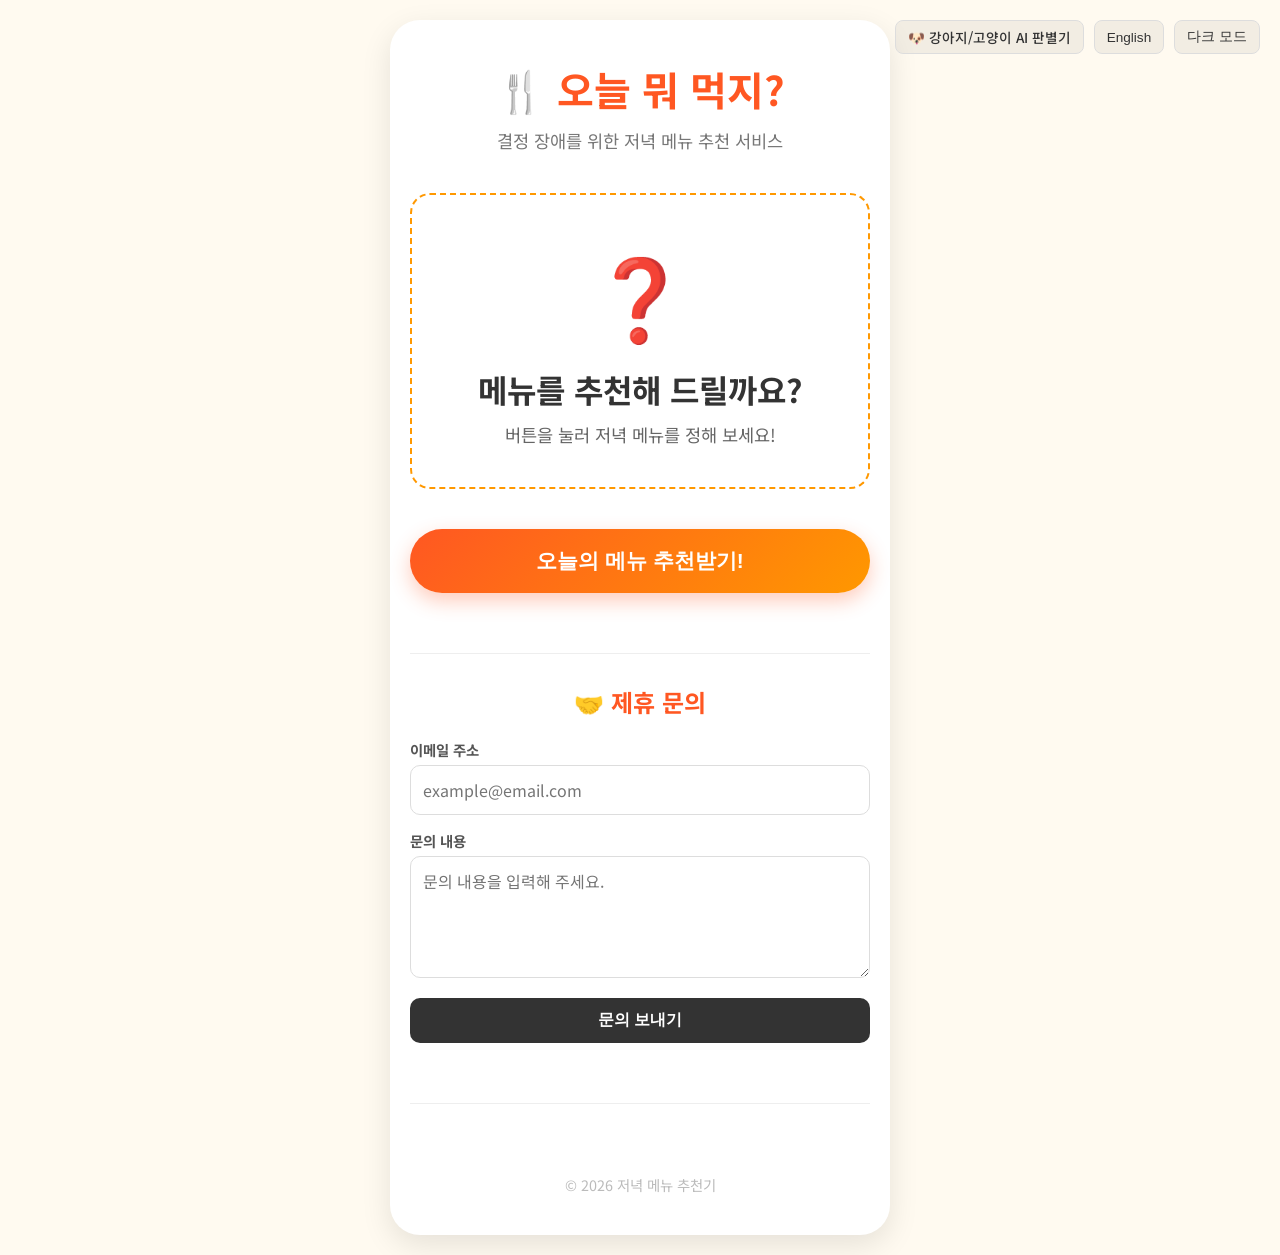
==== index.html @ 4046daee "feat: add Privacy Policy page for AdSense approval" ====
<!DOCTYPE html>
<html lang="ko">
<head>
    <meta charset="UTF-8">
    <meta name="viewport" content="width=device-width, initial-scale=1.0">
    <title>오늘 뭐 먹지? - 저녁 메뉴 추천</title>
    <link rel="stylesheet" href="style.css">
    <link rel="preconnect" href="https://fonts.googleapis.com">
    <link rel="preconnect" href="https://fonts.gstatic.com" crossorigin>
    <link href="https://fonts.googleapis.com/css2?family=Noto+Sans+KR:wght@400;700&display=swap" rel="stylesheet">
    <!-- Google AdSense -->
    <script async src="https://pagead2.googlesyndication.com/pagead/js/adsbygoogle.js?client=ca-pub-1134948203088944"
     crossorigin="anonymous"></script>
</head>
<body>
    <div class="top-controls">
        <a href="pet-classifier.html" class="control-btn">🐶 강아지/고양이 AI 판별기</a>
        <button id="lang-btn" class="control-btn">English</button>
        <button id="theme-btn" class="control-btn">다크 모드</button>
    </div>

    <div class="app-container">
        <header>
            <h1 id="main-title">🍴 오늘 뭐 먹지?</h1>
            <p id="main-subtitle">결정 장애를 위한 저녁 메뉴 추천 서비스</p>
        </header>

        <main>
            <div id="result-container" class="result-card">
                <div class="icon" id="menu-icon">❓</div>
                <h2 id="menu-name">메뉴를 추천해 드릴까요?</h2>
                <p id="menu-desc">버튼을 눌러 저녁 메뉴를 정해 보세요!</p>
            </div>

            <button id="recommend-btn">오늘의 메뉴 추천받기!</button>
        </main>

        <section class="contact-section">
            <h3 id="contact-title">🤝 제휴 문의</h3>
            <form action="https://formspree.io/f/xykdowjz" method="POST" class="contact-form">
                <div class="form-group">
                    <label for="email" id="label-email">이메일 주소</label>
                    <input type="email" id="email" name="email" placeholder="example@email.com" required>
                </div>
                <div class="form-group">
                    <label for="message" id="label-message">문의 내용</label>
                    <textarea id="message" name="message" rows="4" placeholder="문의 내용을 입력해 주세요." required></textarea>
                </div>
                <button type="submit" class="submit-btn" id="contact-submit">문의 보내기</button>
            </form>
        </section>

        <section id="comments">
            <div id="disqus_thread"></div>
            <script>
                (function() { 
                var d = document, s = d.createElement('script');
                s.src = 'https://productbuilder-ziactbiox2.disqus.com/embed.js';
                s.setAttribute('data-timestamp', +new Date());
                (d.head || d.body).appendChild(s);
                })();
            </script>
            <noscript>Please enable JavaScript to view the <a href="https://disqus.com/?ref_noscript">comments powered by Disqus.</a></noscript>
        </section>

        <footer>
            <p id="footer-text">&copy; 2026 저녁 메뉴 추천기 | <a href="privacy.html" style="color: #bbb; text-decoration: none;">개인정보 처리방침</a></p>
        </footer>
    </div>

    <script src="main.js"></script>
</body>
</html>
---- style.css ----
:root {
    --primary-color: #ff5722;
    --secondary-color: #ff9800;
    --accent-color: #ffc107;
    --bg-color: #fffaf0;
    --text-color: #333;
    --card-bg: #ffffff;
    --shadow: 0 10px 30px rgba(0, 0, 0, 0.1);
    --transition: all 0.3s cubic-bezier(0.4, 0, 0.2, 1);
}

body.dark-mode {
    --bg-color: #1a1a1a;
    --text-color: #f0f0f0;
    --card-bg: #2d2d2d;
    --primary-color: #ff7043;
    --secondary-color: #ffa726;
    --accent-color: #ffd54f;
    --shadow: 0 10px 30px rgba(0, 0, 0, 0.3);
}

* {
    box-sizing: border-box;
    margin: 0;
    padding: 0;
}

body {
    font-family: 'Noto Sans KR', sans-serif;
    background-color: var(--bg-color);
    color: var(--text-color);
    display: flex;
    justify-content: center;
    align-items: center;
    min-height: 100vh;
    padding: 20px;
    transition: background-color 0.3s ease, color 0.3s ease;
}

.app-container {
    max-width: 500px;
    width: 100%;
    text-align: center;
    padding: 40px 20px;
    background-color: var(--card-bg);
    border-radius: 30px;
    box-shadow: var(--shadow);
    transition: background-color 0.3s ease, box-shadow 0.3s ease;
    position: relative;
}

header {
    margin-bottom: 40px;
}

.top-controls {
    position: fixed;
    top: 20px;
    right: 20px;
    display: flex;
    gap: 10px;
    z-index: 1000;
}

.control-btn {
    background-color: rgba(0, 0, 0, 0.05);
    border: 1px solid #ddd;
    border-radius: 8px;
    padding: 6px 12px;
    font-size: 0.85rem;
    font-weight: 500;
    cursor: pointer;
    text-decoration: none;
    transition: var(--transition);
    color: var(--text-color);
    display: flex;
    align-items: center;
    justify-content: center;
}

.control-btn:hover {
    background-color: var(--secondary-color);
    color: white;
    border-color: var(--secondary-color);
}

body.dark-mode .control-btn {
    background-color: rgba(255, 255, 255, 0.1);
    border-color: #444;
}

body.dark-mode .control-btn:hover {
    background-color: var(--primary-color);
    border-color: var(--primary-color);
}

header h1 {
    font-size: 2.5em;
    color: var(--primary-color);
    margin-bottom: 10px;
}

header p {
    color: #777;
    font-size: 1.1em;
}

.result-card {
    padding: 40px 20px;
    background-color: #fff;
    border-radius: 20px;
    border: 2px dashed var(--secondary-color);
    margin-bottom: 40px;
    min-height: 250px;
    display: flex;
    flex-direction: column;
    justify-content: center;
    align-items: center;
    transition: var(--transition);
}

.result-card.active {
    border-style: solid;
    transform: scale(1.02);
    box-shadow: 0 5px 15px rgba(255, 87, 34, 0.2);
}

.icon {
    font-size: 5rem;
    margin-bottom: 15px;
}

h2 {
    font-size: 2rem;
    margin-bottom: 10px;
    color: var(--text-color);
}

#menu-desc {
    color: #666;
    font-size: 1.1rem;
}

#recommend-btn {
    padding: 18px 40px;
    font-size: 1.3rem;
    font-weight: bold;
    color: white;
    background: linear-gradient(135deg, var(--primary-color), var(--secondary-color));
    border: none;
    border-radius: 50px;
    cursor: pointer;
    box-shadow: 0 8px 20px rgba(255, 87, 34, 0.3);
    transition: var(--transition);
    width: 100%;
}

#recommend-btn:hover {
    transform: translateY(-3px);
    box-shadow: 0 12px 25px rgba(255, 87, 34, 0.4);
    background: linear-gradient(135deg, var(--secondary-color), var(--primary-color));
}

#recommend-btn:active {
    transform: translateY(1px);
}

.contact-section {
    margin-top: 60px;
    padding-top: 30px;
    border-top: 1px solid #eee;
    text-align: left;
}

.contact-section h3 {
    font-size: 1.5rem;
    color: var(--primary-color);
    margin-bottom: 20px;
    text-align: center;
}

.contact-form {
    display: flex;
    flex-direction: column;
    gap: 15px;
}

.form-group {
    display: flex;
    flex-direction: column;
    gap: 5px;
}

.form-group label {
    font-size: 0.9rem;
    font-weight: bold;
    color: #555;
}

.form-group input,
.form-group textarea {
    padding: 12px;
    border: 1px solid #ddd;
    border-radius: 10px;
    font-family: inherit;
    font-size: 1rem;
    transition: var(--transition);
}

.form-group input:focus,
.form-group textarea:focus {
    outline: none;
    border-color: var(--secondary-color);
    box-shadow: 0 0 0 3px rgba(255, 152, 0, 0.1);
}

.submit-btn {
    padding: 12px;
    font-size: 1rem;
    font-weight: bold;
    color: white;
    background-color: #333;
    border: none;
    border-radius: 10px;
    cursor: pointer;
    transition: var(--transition);
    margin-top: 5px;
}

.submit-btn:hover {
    background-color: var(--primary-color);
    transform: translateY(-2px);
}

#comments {
    margin-top: 60px;
    padding-top: 30px;
    border-top: 1px solid #eee;
    text-align: left;
}

footer {
    margin-top: 40px;
    font-size: 0.9rem;
    color: #bbb;
}

@keyframes popIn {
    0% { transform: scale(0.8); opacity: 0; }
    100% { transform: scale(1); opacity: 1; }
}

.pop-animation {
    animation: popIn 0.4s ease-out forwards;
}
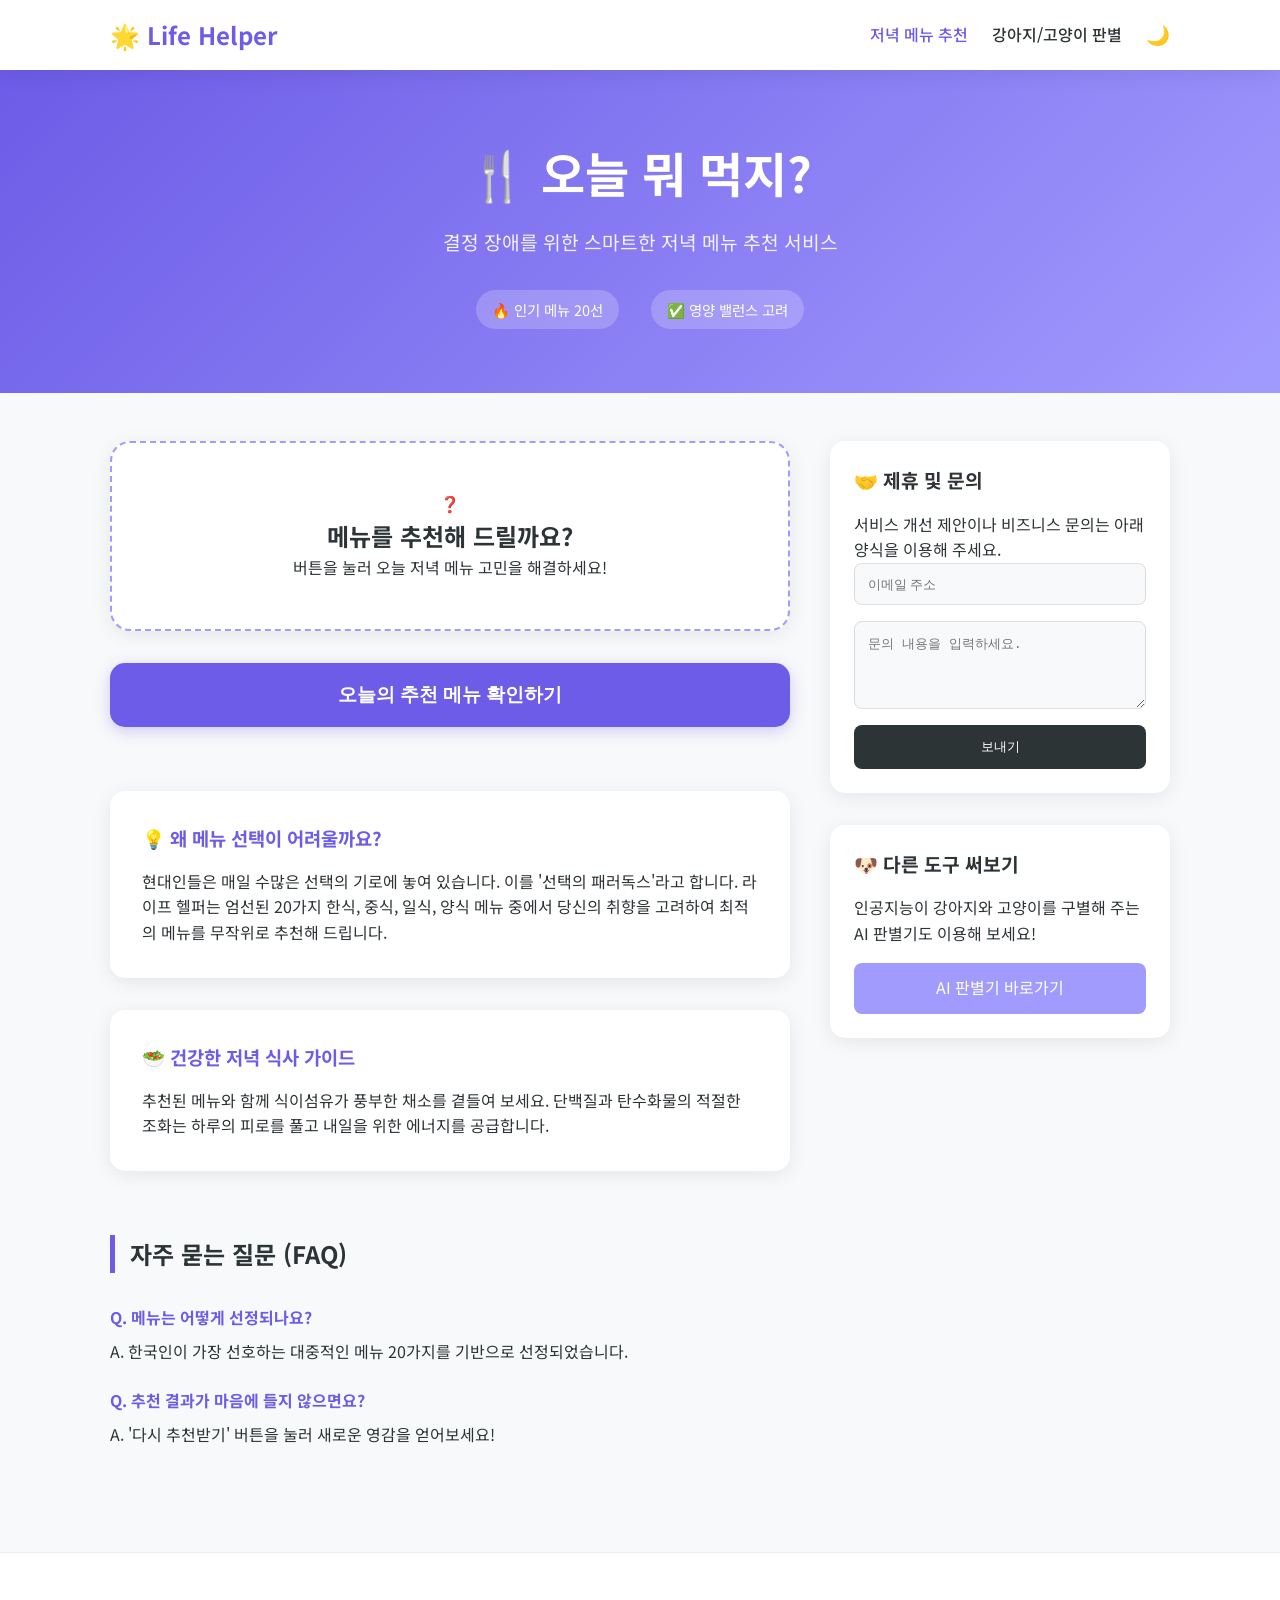
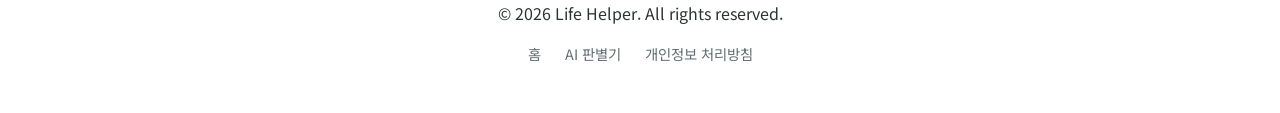
==== commit 5d7eaa17: "style: full site redesign for AdSense high-quality guidelines" ====
--- a/index.html
+++ b/index.html
@@ -3,70 +3,117 @@
 <head>
     <meta charset="UTF-8">
     <meta name="viewport" content="width=device-width, initial-scale=1.0">
-    <title>오늘 뭐 먹지? - 저녁 메뉴 추천</title>
+    <title>라이프 헬퍼 - 스마트한 일상 도구 모음</title>
     <link rel="stylesheet" href="style.css">
     <link rel="preconnect" href="https://fonts.googleapis.com">
     <link rel="preconnect" href="https://fonts.gstatic.com" crossorigin>
-    <link href="https://fonts.googleapis.com/css2?family=Noto+Sans+KR:wght@400;700&display=swap" rel="stylesheet">
+    <link href="https://fonts.googleapis.com/css2?family=Noto+Sans+KR:wght@400;500;700&display=swap" rel="stylesheet">
     <!-- Google AdSense -->
+    <meta name="google-adsense-account" content="ca-pub-1134948203088944">
     <script async src="https://pagead2.googlesyndication.com/pagead/js/adsbygoogle.js?client=ca-pub-1134948203088944"
      crossorigin="anonymous"></script>
 </head>
 <body>
-    <div class="top-controls">
-        <a href="pet-classifier.html" class="control-btn">🐶 강아지/고양이 AI 판별기</a>
-        <button id="lang-btn" class="control-btn">English</button>
-        <button id="theme-btn" class="control-btn">다크 모드</button>
+    <nav class="navbar">
+        <div class="nav-container">
+            <a href="index.html" class="nav-logo">🌟 Life Helper</a>
+            <div class="nav-links">
+                <a href="index.html" class="active">저녁 메뉴 추천</a>
+                <a href="pet-classifier.html">강아지/고양이 판별</a>
+                <button id="theme-btn" class="theme-toggle">🌙</button>
+            </div>
+        </div>
+    </nav>
+
+    <div class="hero-section">
+        <div class="hero-content">
+            <h1 id="main-title">🍴 오늘 뭐 먹지?</h1>
+            <p id="main-subtitle">결정 장애를 위한 스마트한 저녁 메뉴 추천 서비스</p>
+            <div class="hero-stats">
+                <span>🔥 인기 메뉴 20선</span>
+                <span>✅ 영양 밸런스 고려</span>
+            </div>
+        </div>
     </div>
 
-    <div class="app-container">
-        <header>
-            <h1 id="main-title">🍴 오늘 뭐 먹지?</h1>
-            <p id="main-subtitle">결정 장애를 위한 저녁 메뉴 추천 서비스</p>
-        </header>
+    <div class="container">
+        <main class="main-content">
+            <!-- 도구 섹션 -->
+            <section class="tool-section">
+                <div id="result-container" class="result-card">
+                    <div class="icon" id="menu-icon">❓</div>
+                    <h2 id="menu-name">메뉴를 추천해 드릴까요?</h2>
+                    <p id="menu-desc">버튼을 눌러 오늘 저녁 메뉴 고민을 해결하세요!</p>
+                </div>
+                <button id="recommend-btn">오늘의 추천 메뉴 확인하기</button>
+            </section>
 
-        <main>
-            <div id="result-container" class="result-card">
-                <div class="icon" id="menu-icon">❓</div>
-                <h2 id="menu-name">메뉴를 추천해 드릴까요?</h2>
-                <p id="menu-desc">버튼을 눌러 저녁 메뉴를 정해 보세요!</p>
-            </div>
+            <!-- 정보성 콘텐츠 섹션 (애드센스 승인을 위한 핵심!) -->
+            <section class="info-articles">
+                <div class="article-card">
+                    <h3>💡 왜 메뉴 선택이 어려울까요?</h3>
+                    <p>현대인들은 매일 수많은 선택의 기로에 놓여 있습니다. 이를 '선택의 패러독스'라고 합니다. 라이프 헬퍼는 엄선된 20가지 한식, 중식, 일식, 양식 메뉴 중에서 당신의 취향을 고려하여 최적의 메뉴를 무작위로 추천해 드립니다.</p>
+                </div>
+                <div class="article-card">
+                    <h3>🥗 건강한 저녁 식사 가이드</h3>
+                    <p>추천된 메뉴와 함께 식이섬유가 풍부한 채소를 곁들여 보세요. 단백질과 탄수화물의 적절한 조화는 하루의 피로를 풀고 내일을 위한 에너지를 공급합니다.</p>
+                </div>
+            </section>
 
-            <button id="recommend-btn">오늘의 메뉴 추천받기!</button>
+            <!-- FAQ 섹션 -->
+            <section class="faq-section">
+                <h2>자주 묻는 질문 (FAQ)</h2>
+                <div class="faq-item">
+                    <h4>Q. 메뉴는 어떻게 선정되나요?</h4>
+                    <p>A. 한국인이 가장 선호하는 대중적인 메뉴 20가지를 기반으로 선정되었습니다.</p>
+                </div>
+                <div class="faq-item">
+                    <h4>Q. 추천 결과가 마음에 들지 않으면요?</h4>
+                    <p>A. '다시 추천받기' 버튼을 눌러 새로운 영감을 얻어보세요!</p>
+                </div>
+            </section>
         </main>
 
-        <section class="contact-section">
-            <h3 id="contact-title">🤝 제휴 문의</h3>
-            <form action="https://formspree.io/f/xykdowjz" method="POST" class="contact-form">
-                <div class="form-group">
-                    <label for="email" id="label-email">이메일 주소</label>
-                    <input type="email" id="email" name="email" placeholder="example@email.com" required>
-                </div>
-                <div class="form-group">
-                    <label for="message" id="label-message">문의 내용</label>
-                    <textarea id="message" name="message" rows="4" placeholder="문의 내용을 입력해 주세요." required></textarea>
-                </div>
-                <button type="submit" class="submit-btn" id="contact-submit">문의 보내기</button>
-            </form>
-        </section>
+        <aside class="sidebar">
+            <div class="sidebar-card">
+                <h3>🤝 제휴 및 문의</h3>
+                <p>서비스 개선 제안이나 비즈니스 문의는 아래 양식을 이용해 주세요.</p>
+                <form action="https://formspree.io/f/xykdowjz" method="POST" class="contact-form">
+                    <input type="email" id="email" name="email" placeholder="이메일 주소" required>
+                    <textarea id="message" name="message" rows="4" placeholder="문의 내용을 입력하세요." required></textarea>
+                    <button type="submit" class="submit-btn">보내기</button>
+                </form>
+            </div>
+            <div class="sidebar-card">
+                <h3>🐶 다른 도구 써보기</h3>
+                <p>인공지능이 강아지와 고양이를 구별해 주는 AI 판별기도 이용해 보세요!</p>
+                <a href="pet-classifier.html" class="link-btn">AI 판별기 바로가기</a>
+            </div>
+        </aside>
+    </div>
 
-        <section id="comments">
-            <div id="disqus_thread"></div>
-            <script>
-                (function() { 
-                var d = document, s = d.createElement('script');
-                s.src = 'https://productbuilder-ziactbiox2.disqus.com/embed.js';
-                s.setAttribute('data-timestamp', +new Date());
-                (d.head || d.body).appendChild(s);
-                })();
-            </script>
-            <noscript>Please enable JavaScript to view the <a href="https://disqus.com/?ref_noscript">comments powered by Disqus.</a></noscript>
-        </section>
+    <section class="comments-container">
+        <div id="disqus_thread"></div>
+        <script>
+            (function() { 
+            var d = document, s = d.createElement('script');
+            s.src = 'https://productbuilder-ziactbiox2.disqus.com/embed.js';
+            s.setAttribute('data-timestamp', +new Date());
+            (d.head || d.body).appendChild(s);
+            })();
+        </script>
+    </section>
 
-        <footer>
-            <p id="footer-text">&copy; 2026 저녁 메뉴 추천기 | <a href="privacy.html" style="color: #bbb; text-decoration: none;">개인정보 처리방침</a></p>
-        </footer>
-    </div>
+    <footer class="site-footer">
+        <div class="footer-content">
+            <p>&copy; 2026 Life Helper. All rights reserved.</p>
+            <div class="footer-links">
+                <a href="index.html">홈</a>
+                <a href="pet-classifier.html">AI 판별기</a>
+                <a href="privacy.html">개인정보 처리방침</a>
+            </div>
+        </div>
+    </footer>
 
     <script src="main.js"></script>
 </body>
--- a/style.css
+++ b/style.css
@@ -1,255 +1,235 @@
 :root {
-    --primary-color: #ff5722;
-    --secondary-color: #ff9800;
-    --accent-color: #ffc107;
-    --bg-color: #fffaf0;
-    --text-color: #333;
+    --primary-color: #6c5ce7;
+    --secondary-color: #a29bfe;
+    --accent-color: #ffeaa7;
+    --bg-color: #f8f9fa;
     --card-bg: #ffffff;
-    --shadow: 0 10px 30px rgba(0, 0, 0, 0.1);
-    --transition: all 0.3s cubic-bezier(0.4, 0, 0.2, 1);
+    --text-main: #2d3436;
+    --text-muted: #636e72;
+    --nav-bg: #ffffff;
+    --shadow: 0 4px 20px rgba(0, 0, 0, 0.08);
+    --transition: all 0.3s ease;
 }
 
 body.dark-mode {
-    --bg-color: #1a1a1a;
-    --text-color: #f0f0f0;
-    --card-bg: #2d2d2d;
-    --primary-color: #ff7043;
-    --secondary-color: #ffa726;
-    --accent-color: #ffd54f;
-    --shadow: 0 10px 30px rgba(0, 0, 0, 0.3);
-}
-
-* {
-    box-sizing: border-box;
-    margin: 0;
-    padding: 0;
-}
+    --bg-color: #1a1a2e;
+    --card-bg: #16213e;
+    --text-main: #e9ecef;
+    --text-muted: #ced4da;
+    --nav-bg: #1a1a2e;
+    --shadow: 0 4px 20px rgba(0, 0, 0, 0.3);
+}
+
+* { box-sizing: border-box; margin: 0; padding: 0; }
 
 body {
     font-family: 'Noto Sans KR', sans-serif;
     background-color: var(--bg-color);
-    color: var(--text-color);
+    color: var(--text-main);
+    line-height: 1.6;
+    transition: var(--transition);
+}
+
+/* Navbar */
+.navbar {
+    background-color: var(--nav-bg);
+    padding: 1rem 0;
+    position: sticky;
+    top: 0;
+    z-index: 1000;
+    box-shadow: var(--shadow);
+}
+
+.nav-container {
+    max-width: 1100px;
+    margin: 0 auto;
+    display: flex;
+    justify-content: space-between;
+    align-items: center;
+    padding: 0 20px;
+}
+
+.nav-logo {
+    font-size: 1.5rem;
+    font-weight: 700;
+    text-decoration: none;
+    color: var(--primary-color);
+}
+
+.nav-links {
+    display: flex;
+    gap: 1.5rem;
+    align-items: center;
+}
+
+.nav-links a {
+    text-decoration: none;
+    color: var(--text-main);
+    font-weight: 500;
+    transition: var(--transition);
+}
+
+.nav-links a.active, .nav-links a:hover {
+    color: var(--primary-color);
+}
+
+.theme-toggle {
+    background: none;
+    border: none;
+    font-size: 1.2rem;
+    cursor: pointer;
+}
+
+/* Hero Section */
+.hero-section {
+    background: linear-gradient(135deg, var(--primary-color), var(--secondary-color));
+    color: white;
+    padding: 4rem 1rem;
+    text-align: center;
+}
+
+.hero-content h1 { font-size: 3rem; margin-bottom: 1rem; }
+.hero-content p { font-size: 1.2rem; opacity: 0.9; }
+
+.hero-stats {
     display: flex;
     justify-content: center;
-    align-items: center;
-    min-height: 100vh;
-    padding: 20px;
-    transition: background-color 0.3s ease, color 0.3s ease;
-}
-
-.app-container {
-    max-width: 500px;
+    gap: 2rem;
+    margin-top: 2rem;
+}
+
+.hero-stats span {
+    background: rgba(255, 255, 255, 0.2);
+    padding: 0.5rem 1rem;
+    border-radius: 20px;
+    font-size: 0.9rem;
+}
+
+/* Layout */
+.container {
+    max-width: 1100px;
+    margin: 3rem auto;
+    display: grid;
+    grid-template-columns: 2fr 1fr;
+    gap: 2.5rem;
+    padding: 0 20px;
+}
+
+/* Tool Section */
+.result-card {
+    background: var(--card-bg);
+    padding: 3rem;
+    border-radius: 20px;
+    box-shadow: var(--shadow);
+    text-align: center;
+    margin-bottom: 2rem;
+    border: 2px dashed var(--secondary-color);
+}
+
+#recommend-btn {
     width: 100%;
-    text-align: center;
-    padding: 40px 20px;
-    background-color: var(--card-bg);
-    border-radius: 30px;
-    box-shadow: var(--shadow);
-    transition: background-color 0.3s ease, box-shadow 0.3s ease;
-    position: relative;
-}
-
-header {
-    margin-bottom: 40px;
-}
-
-.top-controls {
-    position: fixed;
-    top: 20px;
-    right: 20px;
-    display: flex;
-    gap: 10px;
-    z-index: 1000;
-}
-
-.control-btn {
-    background-color: rgba(0, 0, 0, 0.05);
+    padding: 1.2rem;
+    font-size: 1.2rem;
+    font-weight: 700;
+    background: var(--primary-color);
+    color: white;
+    border: none;
+    border-radius: 15px;
+    cursor: pointer;
+    box-shadow: 0 4px 15px rgba(108, 92, 231, 0.3);
+    transition: var(--transition);
+}
+
+#recommend-btn:hover { transform: translateY(-3px); opacity: 0.9; }
+
+/* Article & FAQ */
+.info-articles {
+    margin-top: 4rem;
+    display: grid;
+    gap: 2rem;
+}
+
+.article-card {
+    background: var(--card-bg);
+    padding: 2rem;
+    border-radius: 15px;
+    box-shadow: var(--shadow);
+}
+
+.article-card h3 { color: var(--primary-color); margin-bottom: 1rem; }
+
+.faq-section { margin-top: 4rem; }
+.faq-section h2 { margin-bottom: 2rem; border-left: 5px solid var(--primary-color); padding-left: 15px; }
+
+.faq-item { margin-bottom: 1.5rem; }
+.faq-item h4 { margin-bottom: 0.5rem; color: var(--primary-color); }
+
+/* Sidebar */
+.sidebar-card {
+    background: var(--card-bg);
+    padding: 1.5rem;
+    border-radius: 15px;
+    box-shadow: var(--shadow);
+    margin-bottom: 2rem;
+}
+
+.sidebar-card h3 { margin-bottom: 1rem; font-size: 1.2rem; }
+
+.contact-form { display: flex; flex-direction: column; gap: 1rem; }
+.contact-form input, .contact-form textarea {
+    padding: 0.8rem;
     border: 1px solid #ddd;
     border-radius: 8px;
-    padding: 6px 12px;
-    font-size: 0.85rem;
-    font-weight: 500;
+    background: var(--bg-color);
+    color: var(--text-main);
+}
+
+.submit-btn {
+    padding: 0.8rem;
+    background: var(--text-main);
+    color: var(--card-bg);
+    border: none;
+    border-radius: 8px;
     cursor: pointer;
+}
+
+.link-btn {
+    display: block;
+    text-align: center;
+    padding: 0.8rem;
+    background: var(--secondary-color);
+    color: white;
     text-decoration: none;
-    transition: var(--transition);
-    color: var(--text-color);
-    display: flex;
-    align-items: center;
-    justify-content: center;
-}
-
-.control-btn:hover {
-    background-color: var(--secondary-color);
-    color: white;
-    border-color: var(--secondary-color);
-}
-
-body.dark-mode .control-btn {
-    background-color: rgba(255, 255, 255, 0.1);
-    border-color: #444;
-}
-
-body.dark-mode .control-btn:hover {
-    background-color: var(--primary-color);
-    border-color: var(--primary-color);
-}
-
-header h1 {
-    font-size: 2.5em;
-    color: var(--primary-color);
-    margin-bottom: 10px;
-}
-
-header p {
-    color: #777;
-    font-size: 1.1em;
-}
-
-.result-card {
-    padding: 40px 20px;
-    background-color: #fff;
-    border-radius: 20px;
-    border: 2px dashed var(--secondary-color);
-    margin-bottom: 40px;
-    min-height: 250px;
-    display: flex;
-    flex-direction: column;
-    justify-content: center;
-    align-items: center;
-    transition: var(--transition);
-}
-
-.result-card.active {
-    border-style: solid;
-    transform: scale(1.02);
-    box-shadow: 0 5px 15px rgba(255, 87, 34, 0.2);
-}
-
-.icon {
-    font-size: 5rem;
-    margin-bottom: 15px;
-}
-
-h2 {
-    font-size: 2rem;
-    margin-bottom: 10px;
-    color: var(--text-color);
-}
-
-#menu-desc {
-    color: #666;
-    font-size: 1.1rem;
-}
-
-#recommend-btn {
-    padding: 18px 40px;
-    font-size: 1.3rem;
-    font-weight: bold;
-    color: white;
-    background: linear-gradient(135deg, var(--primary-color), var(--secondary-color));
-    border: none;
-    border-radius: 50px;
-    cursor: pointer;
-    box-shadow: 0 8px 20px rgba(255, 87, 34, 0.3);
-    transition: var(--transition);
-    width: 100%;
-}
-
-#recommend-btn:hover {
-    transform: translateY(-3px);
-    box-shadow: 0 12px 25px rgba(255, 87, 34, 0.4);
-    background: linear-gradient(135deg, var(--secondary-color), var(--primary-color));
-}
-
-#recommend-btn:active {
-    transform: translateY(1px);
-}
-
-.contact-section {
-    margin-top: 60px;
-    padding-top: 30px;
+    border-radius: 8px;
+    margin-top: 1rem;
+}
+
+/* Footer */
+.site-footer {
+    background: var(--nav-bg);
+    padding: 3rem 0;
+    margin-top: 5rem;
     border-top: 1px solid #eee;
-    text-align: left;
-}
-
-.contact-section h3 {
-    font-size: 1.5rem;
-    color: var(--primary-color);
-    margin-bottom: 20px;
-    text-align: center;
-}
-
-.contact-form {
-    display: flex;
-    flex-direction: column;
-    gap: 15px;
-}
-
-.form-group {
-    display: flex;
-    flex-direction: column;
-    gap: 5px;
-}
-
-.form-group label {
-    font-size: 0.9rem;
-    font-weight: bold;
-    color: #555;
-}
-
-.form-group input,
-.form-group textarea {
-    padding: 12px;
-    border: 1px solid #ddd;
-    border-radius: 10px;
-    font-family: inherit;
-    font-size: 1rem;
-    transition: var(--transition);
-}
-
-.form-group input:focus,
-.form-group textarea:focus {
-    outline: none;
-    border-color: var(--secondary-color);
-    box-shadow: 0 0 0 3px rgba(255, 152, 0, 0.1);
-}
-
-.submit-btn {
-    padding: 12px;
-    font-size: 1rem;
-    font-weight: bold;
-    color: white;
-    background-color: #333;
-    border: none;
-    border-radius: 10px;
-    cursor: pointer;
-    transition: var(--transition);
-    margin-top: 5px;
-}
-
-.submit-btn:hover {
-    background-color: var(--primary-color);
-    transform: translateY(-2px);
-}
-
-#comments {
-    margin-top: 60px;
-    padding-top: 30px;
-    border-top: 1px solid #eee;
-    text-align: left;
-}
-
-footer {
-    margin-top: 40px;
-    font-size: 0.9rem;
-    color: #bbb;
-}
-
-@keyframes popIn {
-    0% { transform: scale(0.8); opacity: 0; }
-    100% { transform: scale(1); opacity: 1; }
-}
-
-.pop-animation {
-    animation: popIn 0.4s ease-out forwards;
-}
+}
+
+.footer-content {
+    max-width: 1100px;
+    margin: 0 auto;
+    text-align: center;
+    padding: 0 20px;
+}
+
+.footer-links { margin-top: 1rem; display: flex; justify-content: center; gap: 1.5rem; }
+.footer-links a { text-decoration: none; color: var(--text-muted); font-size: 0.9rem; }
+
+/* Responsive */
+@media (max-width: 850px) {
+    .container { grid-template-columns: 1fr; }
+    .hero-content h1 { font-size: 2.2rem; }
+}
+
+.comments-container {
+    max-width: 1100px;
+    margin: 3rem auto;
+    padding: 0 20px;
+}
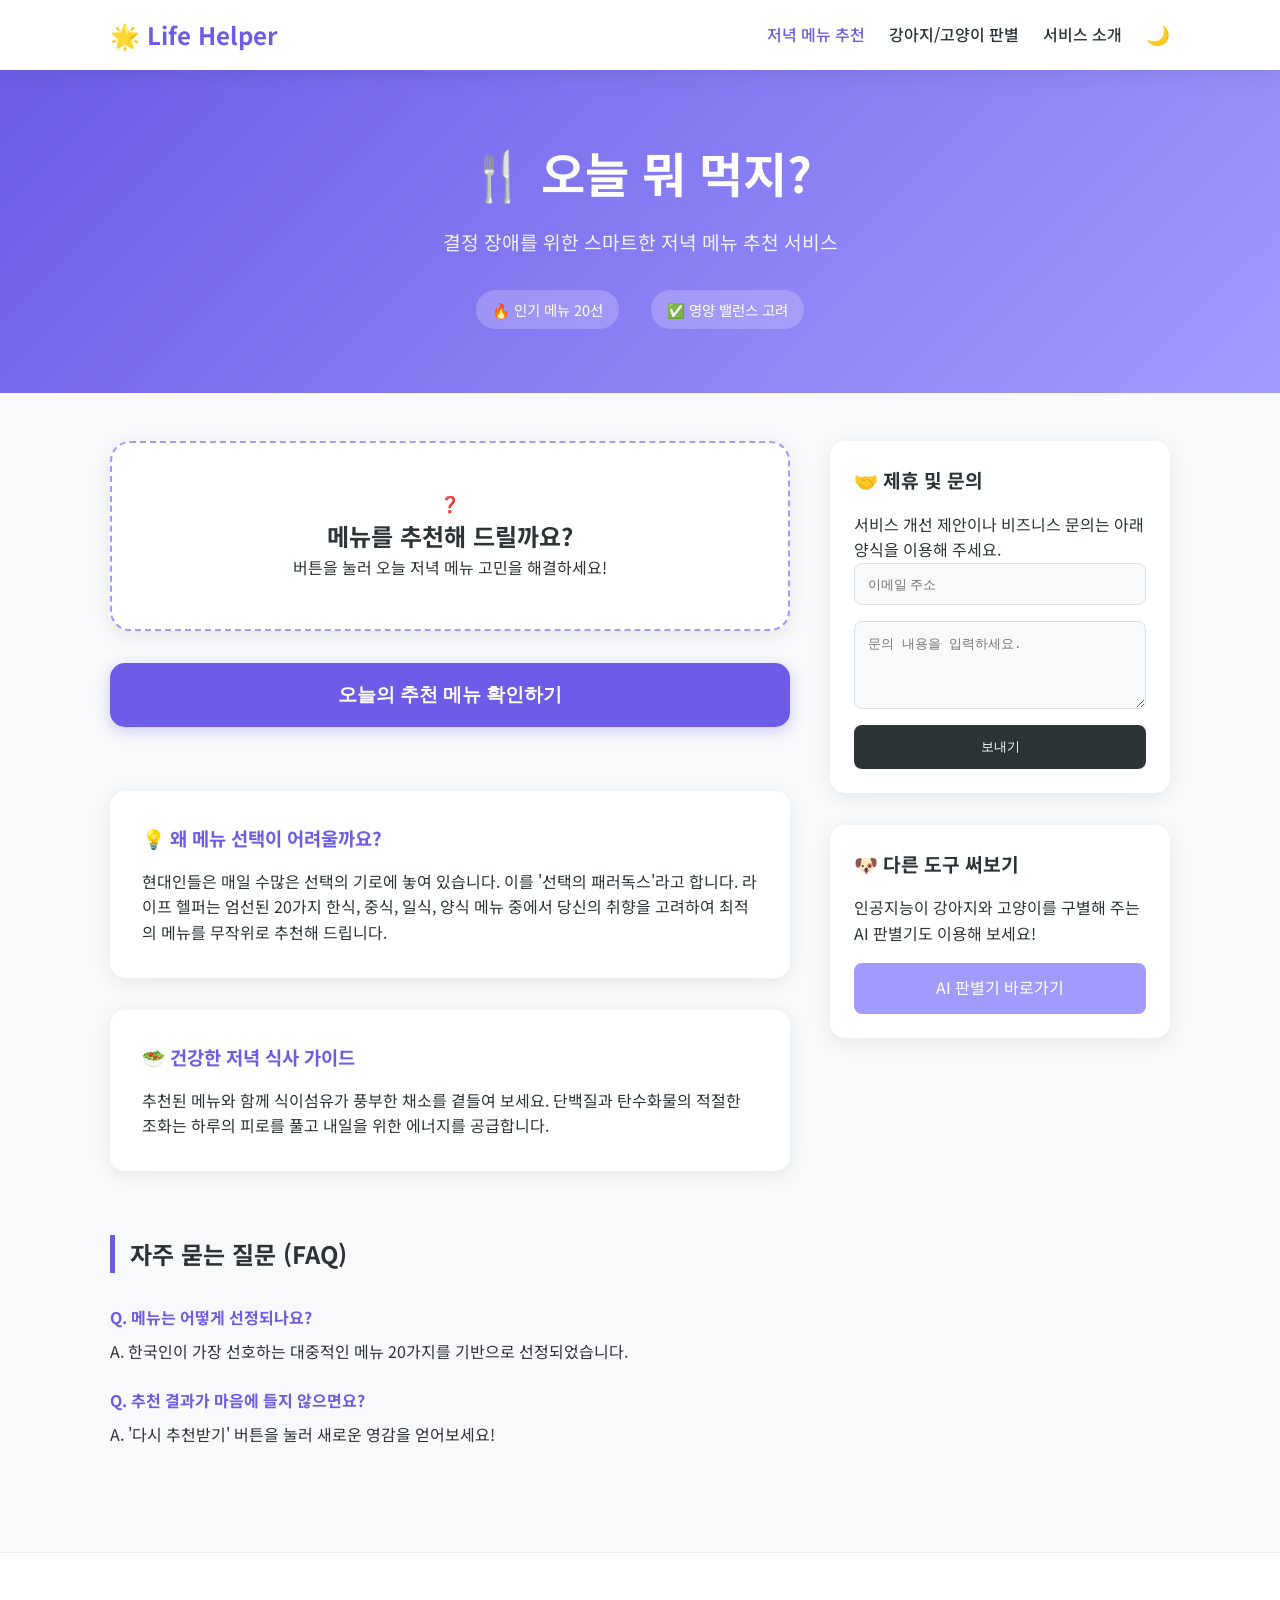
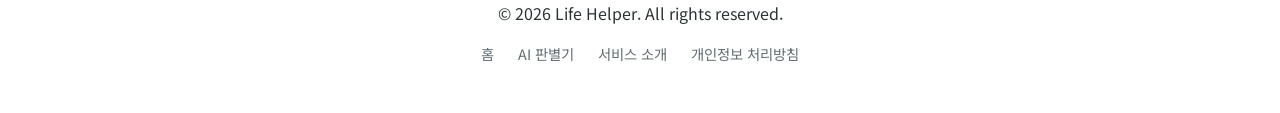
==== commit 5527e01b: "feat: add About Us page and update navigation for better credibility" ====
--- a/index.html
+++ b/index.html
@@ -20,6 +20,7 @@
             <div class="nav-links">
                 <a href="index.html" class="active">저녁 메뉴 추천</a>
                 <a href="pet-classifier.html">강아지/고양이 판별</a>
+                <a href="about.html">서비스 소개</a>
                 <button id="theme-btn" class="theme-toggle">🌙</button>
             </div>
         </div>
@@ -110,6 +111,7 @@
             <div class="footer-links">
                 <a href="index.html">홈</a>
                 <a href="pet-classifier.html">AI 판별기</a>
+                <a href="about.html">서비스 소개</a>
                 <a href="privacy.html">개인정보 처리방침</a>
             </div>
         </div>
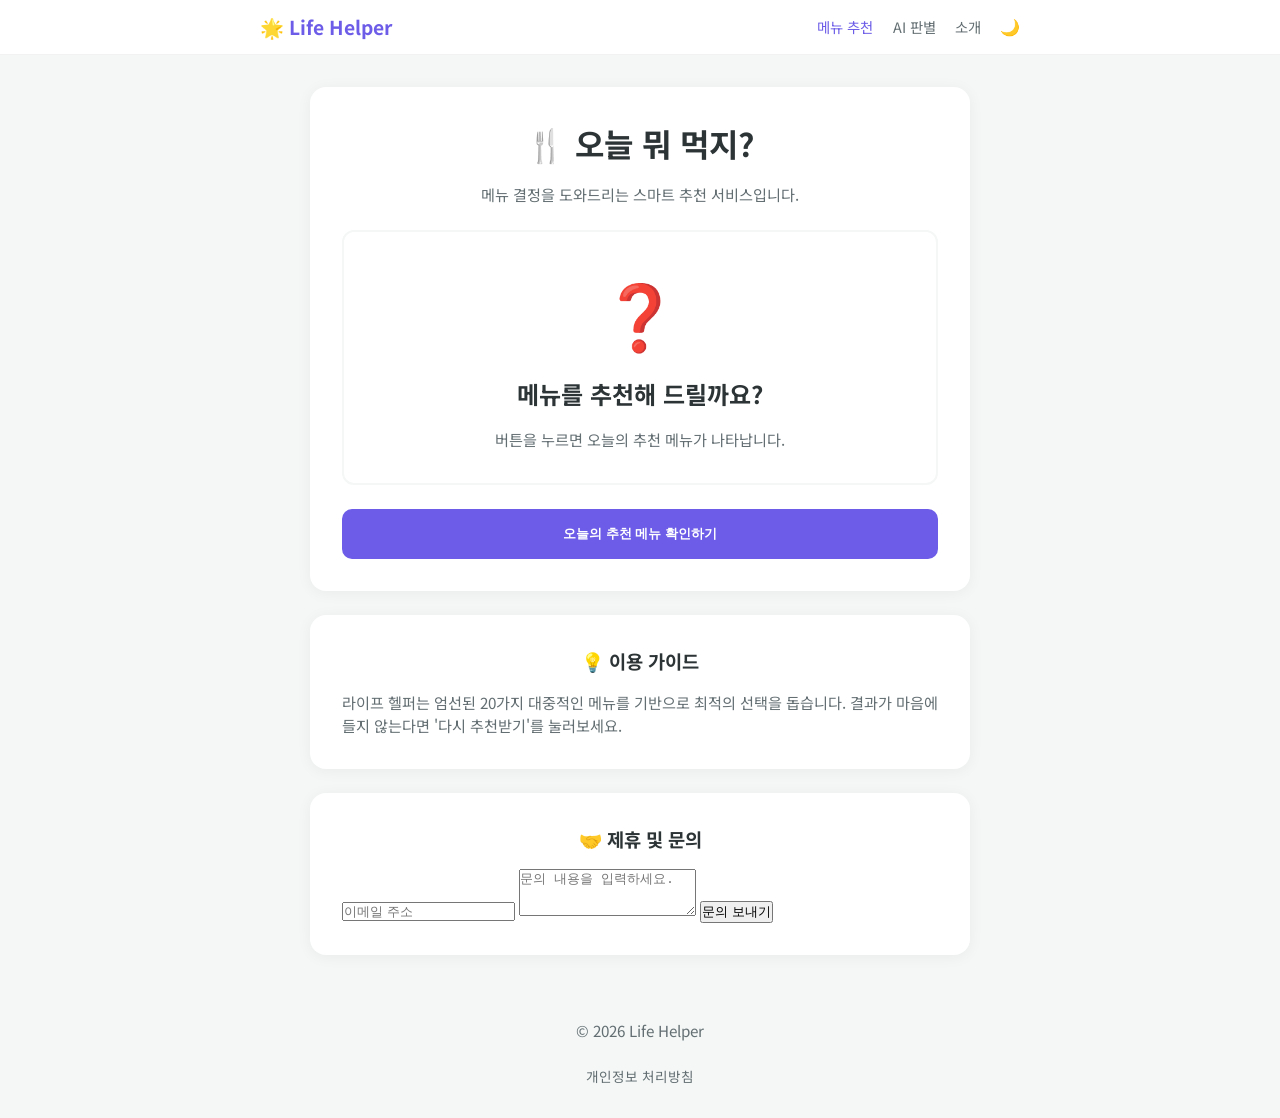
==== commit 492d3b02: "style: simplify layout and unify button sizes for better UX" ====
--- a/index.html
+++ b/index.html
@@ -3,11 +3,11 @@
 <head>
     <meta charset="UTF-8">
     <meta name="viewport" content="width=device-width, initial-scale=1.0">
-    <title>라이프 헬퍼 - 스마트한 일상 도구 모음</title>
+    <title>Life Helper - 스마트 일상 도구</title>
     <link rel="stylesheet" href="style.css">
     <link rel="preconnect" href="https://fonts.googleapis.com">
     <link rel="preconnect" href="https://fonts.gstatic.com" crossorigin>
-    <link href="https://fonts.googleapis.com/css2?family=Noto+Sans+KR:wght@400;500;700&display=swap" rel="stylesheet">
+    <link href="https://fonts.googleapis.com/css2?family=Noto+Sans+KR:wght@400;700&display=swap" rel="stylesheet">
     <!-- Google AdSense -->
     <meta name="google-adsense-account" content="ca-pub-1134948203088944">
     <script async src="https://pagead2.googlesyndication.com/pagead/js/adsbygoogle.js?client=ca-pub-1134948203088944"
@@ -18,102 +18,49 @@
         <div class="nav-container">
             <a href="index.html" class="nav-logo">🌟 Life Helper</a>
             <div class="nav-links">
-                <a href="index.html" class="active">저녁 메뉴 추천</a>
-                <a href="pet-classifier.html">강아지/고양이 판별</a>
-                <a href="about.html">서비스 소개</a>
+                <a href="index.html" class="active">메뉴 추천</a>
+                <a href="pet-classifier.html">AI 판별</a>
+                <a href="about.html">소개</a>
                 <button id="theme-btn" class="theme-toggle">🌙</button>
             </div>
         </div>
     </nav>
 
-    <div class="hero-section">
-        <div class="hero-content">
-            <h1 id="main-title">🍴 오늘 뭐 먹지?</h1>
-            <p id="main-subtitle">결정 장애를 위한 스마트한 저녁 메뉴 추천 서비스</p>
-            <div class="hero-stats">
-                <span>🔥 인기 메뉴 20선</span>
-                <span>✅ 영양 밸런스 고려</span>
+    <div class="container">
+        <header class="section-card">
+            <h1>🍴 오늘 뭐 먹지?</h1>
+            <p>메뉴 결정을 도와드리는 스마트 추천 서비스입니다.</p>
+            
+            <div id="result-container" class="result-card">
+                <div class="icon" id="menu-icon" style="font-size: 4rem; margin-bottom: 1rem;">❓</div>
+                <h2 id="menu-name">메뉴를 추천해 드릴까요?</h2>
+                <p id="menu-desc" style="margin-bottom: 0;">버튼을 누르면 오늘의 추천 메뉴가 나타납니다.</p>
             </div>
-        </div>
+            <button id="recommend-btn">오늘의 추천 메뉴 확인하기</button>
+        </header>
+
+        <section class="section-card">
+            <h3>💡 이용 가이드</h3>
+            <p style="text-align: left; margin-bottom: 0;">
+                라이프 헬퍼는 엄선된 20가지 대중적인 메뉴를 기반으로 최적의 선택을 돕습니다. 
+                결과가 마음에 들지 않는다면 '다시 추천받기'를 눌러보세요.
+            </p>
+        </section>
+
+        <section class="section-card">
+            <h3>🤝 제휴 및 문의</h3>
+            <form action="https://formspree.io/f/xykdowjz" method="POST" class="contact-form">
+                <input type="email" id="email" name="email" placeholder="이메일 주소" required>
+                <textarea id="message" name="message" rows="3" placeholder="문의 내용을 입력하세요." required></textarea>
+                <button type="submit" class="submit-btn">문의 보내기</button>
+            </form>
+        </section>
     </div>
 
-    <div class="container">
-        <main class="main-content">
-            <!-- 도구 섹션 -->
-            <section class="tool-section">
-                <div id="result-container" class="result-card">
-                    <div class="icon" id="menu-icon">❓</div>
-                    <h2 id="menu-name">메뉴를 추천해 드릴까요?</h2>
-                    <p id="menu-desc">버튼을 눌러 오늘 저녁 메뉴 고민을 해결하세요!</p>
-                </div>
-                <button id="recommend-btn">오늘의 추천 메뉴 확인하기</button>
-            </section>
-
-            <!-- 정보성 콘텐츠 섹션 (애드센스 승인을 위한 핵심!) -->
-            <section class="info-articles">
-                <div class="article-card">
-                    <h3>💡 왜 메뉴 선택이 어려울까요?</h3>
-                    <p>현대인들은 매일 수많은 선택의 기로에 놓여 있습니다. 이를 '선택의 패러독스'라고 합니다. 라이프 헬퍼는 엄선된 20가지 한식, 중식, 일식, 양식 메뉴 중에서 당신의 취향을 고려하여 최적의 메뉴를 무작위로 추천해 드립니다.</p>
-                </div>
-                <div class="article-card">
-                    <h3>🥗 건강한 저녁 식사 가이드</h3>
-                    <p>추천된 메뉴와 함께 식이섬유가 풍부한 채소를 곁들여 보세요. 단백질과 탄수화물의 적절한 조화는 하루의 피로를 풀고 내일을 위한 에너지를 공급합니다.</p>
-                </div>
-            </section>
-
-            <!-- FAQ 섹션 -->
-            <section class="faq-section">
-                <h2>자주 묻는 질문 (FAQ)</h2>
-                <div class="faq-item">
-                    <h4>Q. 메뉴는 어떻게 선정되나요?</h4>
-                    <p>A. 한국인이 가장 선호하는 대중적인 메뉴 20가지를 기반으로 선정되었습니다.</p>
-                </div>
-                <div class="faq-item">
-                    <h4>Q. 추천 결과가 마음에 들지 않으면요?</h4>
-                    <p>A. '다시 추천받기' 버튼을 눌러 새로운 영감을 얻어보세요!</p>
-                </div>
-            </section>
-        </main>
-
-        <aside class="sidebar">
-            <div class="sidebar-card">
-                <h3>🤝 제휴 및 문의</h3>
-                <p>서비스 개선 제안이나 비즈니스 문의는 아래 양식을 이용해 주세요.</p>
-                <form action="https://formspree.io/f/xykdowjz" method="POST" class="contact-form">
-                    <input type="email" id="email" name="email" placeholder="이메일 주소" required>
-                    <textarea id="message" name="message" rows="4" placeholder="문의 내용을 입력하세요." required></textarea>
-                    <button type="submit" class="submit-btn">보내기</button>
-                </form>
-            </div>
-            <div class="sidebar-card">
-                <h3>🐶 다른 도구 써보기</h3>
-                <p>인공지능이 강아지와 고양이를 구별해 주는 AI 판별기도 이용해 보세요!</p>
-                <a href="pet-classifier.html" class="link-btn">AI 판별기 바로가기</a>
-            </div>
-        </aside>
-    </div>
-
-    <section class="comments-container">
-        <div id="disqus_thread"></div>
-        <script>
-            (function() { 
-            var d = document, s = d.createElement('script');
-            s.src = 'https://productbuilder-ziactbiox2.disqus.com/embed.js';
-            s.setAttribute('data-timestamp', +new Date());
-            (d.head || d.body).appendChild(s);
-            })();
-        </script>
-    </section>
-
     <footer class="site-footer">
-        <div class="footer-content">
-            <p>&copy; 2026 Life Helper. All rights reserved.</p>
-            <div class="footer-links">
-                <a href="index.html">홈</a>
-                <a href="pet-classifier.html">AI 판별기</a>
-                <a href="about.html">서비스 소개</a>
-                <a href="privacy.html">개인정보 처리방침</a>
-            </div>
+        <p>&copy; 2026 Life Helper</p>
+        <div class="footer-links">
+            <a href="privacy.html">개인정보 처리방침</a>
         </div>
     </footer>
 
--- a/style.css
+++ b/style.css
@@ -1,23 +1,20 @@
 :root {
     --primary-color: #6c5ce7;
     --secondary-color: #a29bfe;
-    --accent-color: #ffeaa7;
-    --bg-color: #f8f9fa;
+    --bg-color: #f4f7f6;
     --card-bg: #ffffff;
     --text-main: #2d3436;
     --text-muted: #636e72;
-    --nav-bg: #ffffff;
-    --shadow: 0 4px 20px rgba(0, 0, 0, 0.08);
-    --transition: all 0.3s ease;
+    --shadow: 0 2px 15px rgba(0, 0, 0, 0.05);
+    --transition: all 0.2s ease;
 }
 
 body.dark-mode {
-    --bg-color: #1a1a2e;
-    --card-bg: #16213e;
-    --text-main: #e9ecef;
-    --text-muted: #ced4da;
-    --nav-bg: #1a1a2e;
-    --shadow: 0 4px 20px rgba(0, 0, 0, 0.3);
+    --bg-color: #121212;
+    --card-bg: #1e1e1e;
+    --text-main: #e0e0e0;
+    --text-muted: #b0b0b0;
+    --shadow: 0 2px 15px rgba(0, 0, 0, 0.3);
 }
 
 * { box-sizing: border-box; margin: 0; padding: 0; }
@@ -26,22 +23,21 @@
     font-family: 'Noto Sans KR', sans-serif;
     background-color: var(--bg-color);
     color: var(--text-main);
-    line-height: 1.6;
-    transition: var(--transition);
+    line-height: 1.5;
 }
 
-/* Navbar */
+/* 네비게이션: 더 심플하게 */
 .navbar {
-    background-color: var(--nav-bg);
-    padding: 1rem 0;
+    background-color: var(--card-bg);
+    padding: 0.8rem 0;
+    border-bottom: 1px solid rgba(0,0,0,0.05);
     position: sticky;
     top: 0;
     z-index: 1000;
-    box-shadow: var(--shadow);
 }
 
 .nav-container {
-    max-width: 1100px;
+    max-width: 800px;
     margin: 0 auto;
     display: flex;
     justify-content: space-between;
@@ -49,187 +45,64 @@
     padding: 0 20px;
 }
 
-.nav-logo {
-    font-size: 1.5rem;
-    font-weight: 700;
-    text-decoration: none;
-    color: var(--primary-color);
-}
+.nav-logo { font-weight: 700; text-decoration: none; color: var(--primary-color); font-size: 1.2rem; }
+.nav-links { display: flex; gap: 1.2rem; align-items: center; }
+.nav-links a { text-decoration: none; color: var(--text-muted); font-size: 0.9rem; transition: var(--transition); }
+.nav-links a.active, .nav-links a:hover { color: var(--primary-color); }
 
-.nav-links {
-    display: flex;
-    gap: 1.5rem;
-    align-items: center;
-}
+.theme-toggle { background: none; border: none; cursor: pointer; font-size: 1rem; }
 
-.nav-links a {
-    text-decoration: none;
-    color: var(--text-main);
-    font-weight: 500;
-    transition: var(--transition);
-}
-
-.nav-links a.active, .nav-links a:hover {
-    color: var(--primary-color);
-}
-
-.theme-toggle {
-    background: none;
-    border: none;
-    font-size: 1.2rem;
-    cursor: pointer;
-}
-
-/* Hero Section */
-.hero-section {
-    background: linear-gradient(135deg, var(--primary-color), var(--secondary-color));
-    color: white;
-    padding: 4rem 1rem;
-    text-align: center;
-}
-
-.hero-content h1 { font-size: 3rem; margin-bottom: 1rem; }
-.hero-content p { font-size: 1.2rem; opacity: 0.9; }
-
-.hero-stats {
-    display: flex;
-    justify-content: center;
-    gap: 2rem;
-    margin-top: 2rem;
-}
-
-.hero-stats span {
-    background: rgba(255, 255, 255, 0.2);
-    padding: 0.5rem 1rem;
-    border-radius: 20px;
-    font-size: 0.9rem;
-}
-
-/* Layout */
+/* 레이아웃: 중앙 집중형으로 산만함 제거 */
 .container {
-    max-width: 1100px;
-    margin: 3rem auto;
-    display: grid;
-    grid-template-columns: 2fr 1fr;
-    gap: 2.5rem;
+    max-width: 700px;
+    margin: 2rem auto;
     padding: 0 20px;
 }
 
-/* Tool Section */
+/* 카드 스타일 통일 */
+.section-card {
+    background: var(--card-bg);
+    padding: 2rem;
+    border-radius: 16px;
+    box-shadow: var(--shadow);
+    margin-bottom: 1.5rem;
+}
+
+h1, h2, h3 { margin-bottom: 1rem; text-align: center; }
+p { color: var(--text-muted); text-align: center; font-size: 0.95rem; margin-bottom: 1.5rem; }
+
+/* 푸터: 간소화 */
+.site-footer {
+    text-align: center;
+    padding: 2rem 0;
+    color: var(--text-muted);
+    font-size: 0.85rem;
+}
+
+.footer-links { margin-top: 0.5rem; display: flex; justify-content: center; gap: 1rem; }
+.footer-links a { text-decoration: none; color: var(--text-muted); }
+
+/* 메뉴 추천 전용 */
 .result-card {
-    background: var(--card-bg);
-    padding: 3rem;
-    border-radius: 20px;
-    box-shadow: var(--shadow);
+    border: 2px solid var(--bg-color);
+    padding: 2rem;
+    border-radius: 12px;
     text-align: center;
-    margin-bottom: 2rem;
-    border: 2px dashed var(--secondary-color);
+    margin-bottom: 1.5rem;
 }
 
 #recommend-btn {
     width: 100%;
-    padding: 1.2rem;
-    font-size: 1.2rem;
-    font-weight: 700;
+    padding: 1rem;
     background: var(--primary-color);
     color: white;
     border: none;
-    border-radius: 15px;
-    cursor: pointer;
-    box-shadow: 0 4px 15px rgba(108, 92, 231, 0.3);
-    transition: var(--transition);
-}
-
-#recommend-btn:hover { transform: translateY(-3px); opacity: 0.9; }
-
-/* Article & FAQ */
-.info-articles {
-    margin-top: 4rem;
-    display: grid;
-    gap: 2rem;
-}
-
-.article-card {
-    background: var(--card-bg);
-    padding: 2rem;
-    border-radius: 15px;
-    box-shadow: var(--shadow);
-}
-
-.article-card h3 { color: var(--primary-color); margin-bottom: 1rem; }
-
-.faq-section { margin-top: 4rem; }
-.faq-section h2 { margin-bottom: 2rem; border-left: 5px solid var(--primary-color); padding-left: 15px; }
-
-.faq-item { margin-bottom: 1.5rem; }
-.faq-item h4 { margin-bottom: 0.5rem; color: var(--primary-color); }
-
-/* Sidebar */
-.sidebar-card {
-    background: var(--card-bg);
-    padding: 1.5rem;
-    border-radius: 15px;
-    box-shadow: var(--shadow);
-    margin-bottom: 2rem;
-}
-
-.sidebar-card h3 { margin-bottom: 1rem; font-size: 1.2rem; }
-
-.contact-form { display: flex; flex-direction: column; gap: 1rem; }
-.contact-form input, .contact-form textarea {
-    padding: 0.8rem;
-    border: 1px solid #ddd;
-    border-radius: 8px;
-    background: var(--bg-color);
-    color: var(--text-main);
-}
-
-.submit-btn {
-    padding: 0.8rem;
-    background: var(--text-main);
-    color: var(--card-bg);
-    border: none;
-    border-radius: 8px;
+    border-radius: 10px;
+    font-weight: 700;
     cursor: pointer;
 }
 
-.link-btn {
-    display: block;
-    text-align: center;
-    padding: 0.8rem;
-    background: var(--secondary-color);
-    color: white;
-    text-decoration: none;
-    border-radius: 8px;
-    margin-top: 1rem;
+@media (max-width: 600px) {
+    .nav-links { gap: 0.8rem; }
+    .nav-links a { font-size: 0.8rem; }
 }
-
-/* Footer */
-.site-footer {
-    background: var(--nav-bg);
-    padding: 3rem 0;
-    margin-top: 5rem;
-    border-top: 1px solid #eee;
-}
-
-.footer-content {
-    max-width: 1100px;
-    margin: 0 auto;
-    text-align: center;
-    padding: 0 20px;
-}
-
-.footer-links { margin-top: 1rem; display: flex; justify-content: center; gap: 1.5rem; }
-.footer-links a { text-decoration: none; color: var(--text-muted); font-size: 0.9rem; }
-
-/* Responsive */
-@media (max-width: 850px) {
-    .container { grid-template-columns: 1fr; }
-    .hero-content h1 { font-size: 2.2rem; }
-}
-
-.comments-container {
-    max-width: 1100px;
-    margin: 3rem auto;
-    padding: 0 20px;
-}
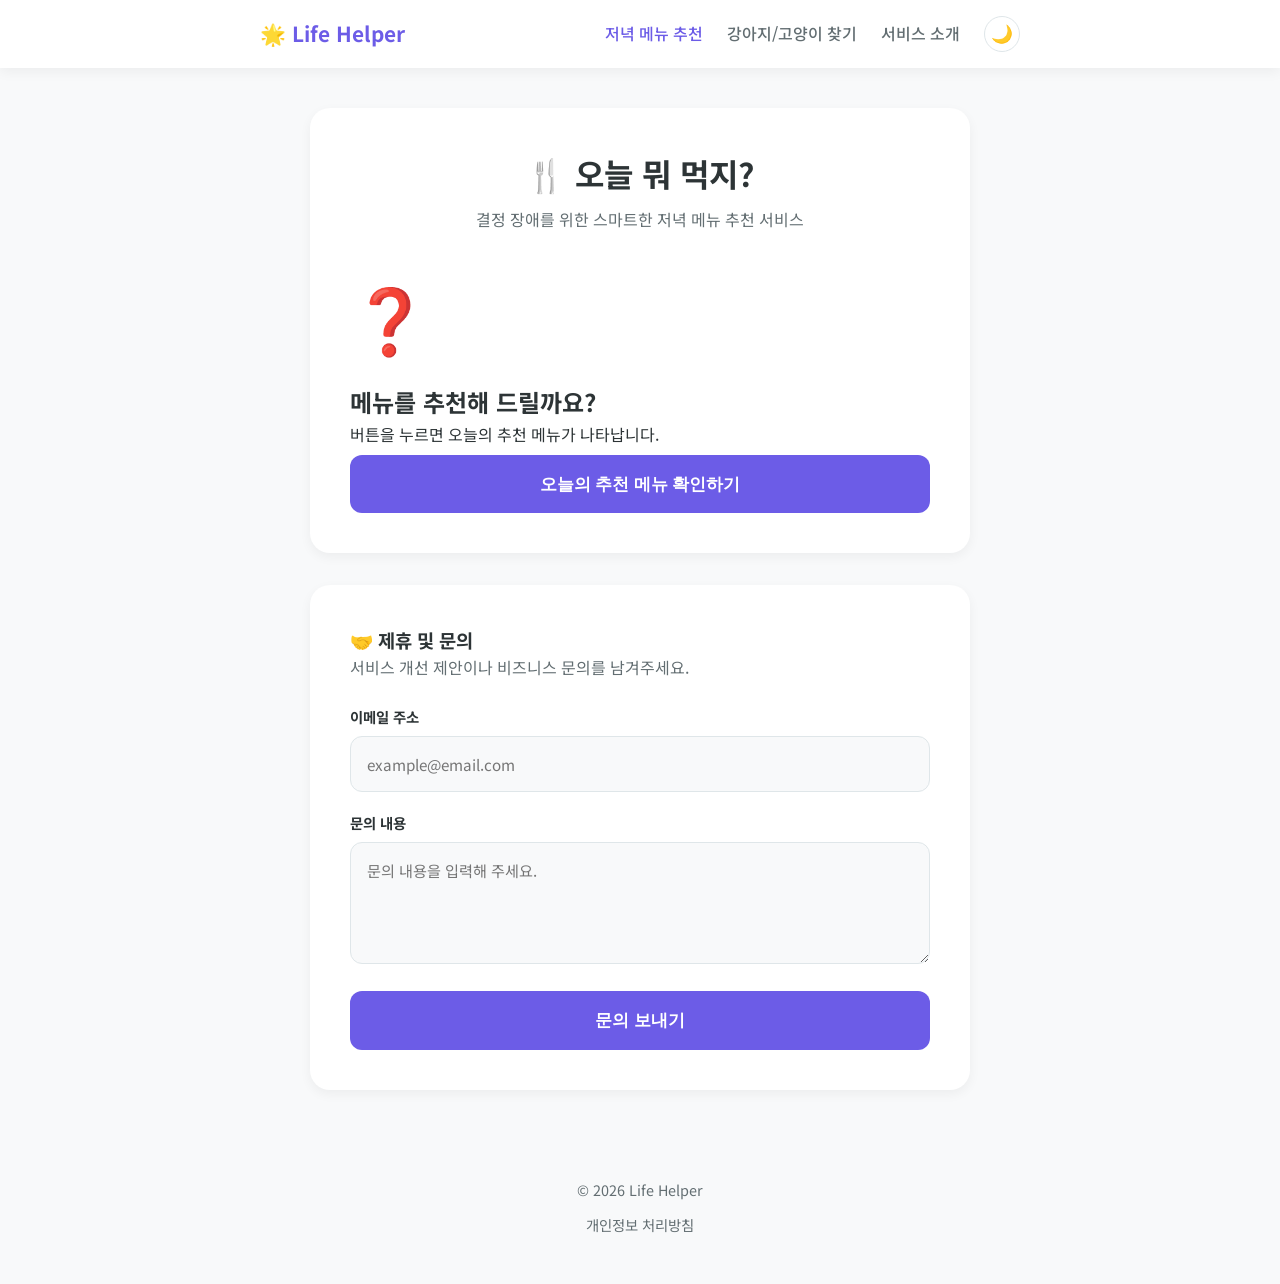
==== commit 095223cf: "style: revamp contact form and unify theme toggle icons across all pages" ====
--- a/index.html
+++ b/index.html
@@ -18,9 +18,9 @@
         <div class="nav-container">
             <a href="index.html" class="nav-logo">🌟 Life Helper</a>
             <div class="nav-links">
-                <a href="index.html" class="active">메뉴 추천</a>
-                <a href="pet-classifier.html">AI 판별</a>
-                <a href="about.html">소개</a>
+                <a href="index.html" class="active">저녁 메뉴 추천</a>
+                <a href="pet-classifier.html">강아지/고양이 찾기</a>
+                <a href="about.html">서비스 소개</a>
                 <button id="theme-btn" class="theme-toggle">🌙</button>
             </div>
         </div>
@@ -29,29 +29,28 @@
     <div class="container">
         <header class="section-card">
             <h1>🍴 오늘 뭐 먹지?</h1>
-            <p>메뉴 결정을 도와드리는 스마트 추천 서비스입니다.</p>
+            <p class="subtitle">결정 장애를 위한 스마트한 저녁 메뉴 추천 서비스</p>
             
             <div id="result-container" class="result-card">
                 <div class="icon" id="menu-icon" style="font-size: 4rem; margin-bottom: 1rem;">❓</div>
                 <h2 id="menu-name">메뉴를 추천해 드릴까요?</h2>
                 <p id="menu-desc" style="margin-bottom: 0;">버튼을 누르면 오늘의 추천 메뉴가 나타납니다.</p>
             </div>
-            <button id="recommend-btn">오늘의 추천 메뉴 확인하기</button>
+            <button id="recommend-btn" class="submit-btn" style="width: 100%;">오늘의 추천 메뉴 확인하기</button>
         </header>
 
         <section class="section-card">
-            <h3>💡 이용 가이드</h3>
-            <p style="text-align: left; margin-bottom: 0;">
-                라이프 헬퍼는 엄선된 20가지 대중적인 메뉴를 기반으로 최적의 선택을 돕습니다. 
-                결과가 마음에 들지 않는다면 '다시 추천받기'를 눌러보세요.
-            </p>
-        </section>
-
-        <section class="section-card">
             <h3>🤝 제휴 및 문의</h3>
+            <p class="subtitle" style="text-align: left; margin-bottom: 1.5rem;">서비스 개선 제안이나 비즈니스 문의를 남겨주세요.</p>
             <form action="https://formspree.io/f/xykdowjz" method="POST" class="contact-form">
-                <input type="email" id="email" name="email" placeholder="이메일 주소" required>
-                <textarea id="message" name="message" rows="3" placeholder="문의 내용을 입력하세요." required></textarea>
+                <div class="form-group">
+                    <label for="email">이메일 주소</label>
+                    <input type="email" id="email" name="email" placeholder="example@email.com" required>
+                </div>
+                <div class="form-group">
+                    <label for="message">문의 내용</label>
+                    <textarea id="message" name="message" rows="4" placeholder="문의 내용을 입력해 주세요." required></textarea>
+                </div>
                 <button type="submit" class="submit-btn">문의 보내기</button>
             </form>
         </section>
--- a/style.css
+++ b/style.css
@@ -1,20 +1,22 @@
 :root {
     --primary-color: #6c5ce7;
-    --secondary-color: #a29bfe;
-    --bg-color: #f4f7f6;
+    --primary-hover: #5849c4;
+    --bg-color: #f8f9fa;
     --card-bg: #ffffff;
     --text-main: #2d3436;
     --text-muted: #636e72;
-    --shadow: 0 2px 15px rgba(0, 0, 0, 0.05);
-    --transition: all 0.2s ease;
+    --input-border: #dfe6e9;
+    --shadow: 0 4px 12px rgba(0, 0, 0, 0.05);
+    --transition: all 0.3s cubic-bezier(0.4, 0, 0.2, 1);
 }
 
 body.dark-mode {
     --bg-color: #121212;
     --card-bg: #1e1e1e;
-    --text-main: #e0e0e0;
-    --text-muted: #b0b0b0;
-    --shadow: 0 2px 15px rgba(0, 0, 0, 0.3);
+    --text-main: #f1f2f6;
+    --text-muted: #a4b0be;
+    --input-border: #2f3542;
+    --shadow: 0 4px 12px rgba(0, 0, 0, 0.3);
 }
 
 * { box-sizing: border-box; margin: 0; padding: 0; }
@@ -23,17 +25,18 @@
     font-family: 'Noto Sans KR', sans-serif;
     background-color: var(--bg-color);
     color: var(--text-main);
-    line-height: 1.5;
+    line-height: 1.6;
+    transition: background-color 0.3s ease, color 0.3s ease;
 }
 
-/* 네비게이션: 더 심플하게 */
+/* 네비게이션 */
 .navbar {
     background-color: var(--card-bg);
-    padding: 0.8rem 0;
-    border-bottom: 1px solid rgba(0,0,0,0.05);
+    padding: 1rem 0;
     position: sticky;
     top: 0;
     z-index: 1000;
+    box-shadow: var(--shadow);
 }
 
 .nav-container {
@@ -45,64 +48,112 @@
     padding: 0 20px;
 }
 
-.nav-logo { font-weight: 700; text-decoration: none; color: var(--primary-color); font-size: 1.2rem; }
-.nav-links { display: flex; gap: 1.2rem; align-items: center; }
-.nav-links a { text-decoration: none; color: var(--text-muted); font-size: 0.9rem; transition: var(--transition); }
+.nav-logo { font-weight: 700; text-decoration: none; color: var(--primary-color); font-size: 1.3rem; }
+.nav-links { display: flex; gap: 1.5rem; align-items: center; }
+.nav-links a { text-decoration: none; color: var(--text-muted); font-weight: 500; transition: var(--transition); }
 .nav-links a.active, .nav-links a:hover { color: var(--primary-color); }
 
-.theme-toggle { background: none; border: none; cursor: pointer; font-size: 1rem; }
+.theme-toggle { 
+    background: none; 
+    border: 1px solid var(--input-border); 
+    border-radius: 50%;
+    width: 36px;
+    height: 36px;
+    cursor: pointer; 
+    font-size: 1.1rem; 
+    display: flex;
+    align-items: center;
+    justify-content: center;
+    transition: var(--transition);
+}
+.theme-toggle:hover { background-color: var(--bg-color); }
 
-/* 레이아웃: 중앙 집중형으로 산만함 제거 */
+/* 중앙 집중형 레이아웃 */
 .container {
     max-width: 700px;
-    margin: 2rem auto;
+    margin: 2.5rem auto;
     padding: 0 20px;
 }
 
-/* 카드 스타일 통일 */
 .section-card {
     background: var(--card-bg);
-    padding: 2rem;
-    border-radius: 16px;
+    padding: 2.5rem;
+    border-radius: 20px;
     box-shadow: var(--shadow);
-    margin-bottom: 1.5rem;
+    margin-bottom: 2rem;
+    transition: var(--transition);
 }
 
-h1, h2, h3 { margin-bottom: 1rem; text-align: center; }
-p { color: var(--text-muted); text-align: center; font-size: 0.95rem; margin-bottom: 1.5rem; }
+h1 { font-size: 2rem; margin-bottom: 0.5rem; text-align: center; }
+.subtitle { color: var(--text-muted); text-align: center; margin-bottom: 2rem; font-size: 1rem; }
 
-/* 푸터: 간소화 */
-.site-footer {
-    text-align: center;
-    padding: 2rem 0;
-    color: var(--text-muted);
-    font-size: 0.85rem;
+/* 문의 폼 개편 */
+.contact-form {
+    display: flex;
+    flex-direction: column;
+    gap: 1.2rem;
+    margin-top: 1rem;
 }
 
-.footer-links { margin-top: 0.5rem; display: flex; justify-content: center; gap: 1rem; }
-.footer-links a { text-decoration: none; color: var(--text-muted); }
-
-/* 메뉴 추천 전용 */
-.result-card {
-    border: 2px solid var(--bg-color);
-    padding: 2rem;
-    border-radius: 12px;
-    text-align: center;
-    margin-bottom: 1.5rem;
+.form-group {
+    display: flex;
+    flex-direction: column;
+    gap: 0.5rem;
 }
 
-#recommend-btn {
-    width: 100%;
+.form-group label {
+    font-size: 0.9rem;
+    font-weight: 700;
+    color: var(--text-main);
+}
+
+.contact-form input, .contact-form textarea {
     padding: 1rem;
+    border: 1px solid var(--input-border);
+    border-radius: 12px;
+    background: var(--bg-color);
+    color: var(--text-main);
+    font-family: inherit;
+    font-size: 0.95rem;
+    transition: var(--transition);
+}
+
+.contact-form input:focus, .contact-form textarea:focus {
+    outline: none;
+    border-color: var(--primary-color);
+    background: var(--card-bg);
+}
+
+.submit-btn {
+    padding: 1.1rem;
     background: var(--primary-color);
     color: white;
     border: none;
-    border-radius: 10px;
+    border-radius: 12px;
     font-weight: 700;
+    font-size: 1.05rem;
     cursor: pointer;
+    transition: var(--transition);
+    margin-top: 0.5rem;
 }
 
+.submit-btn:hover { background: var(--primary-hover); transform: translateY(-2px); }
+
+/* 푸터 */
+.site-footer {
+    text-align: center;
+    padding: 3rem 0;
+    color: var(--text-muted);
+    font-size: 0.9rem;
+}
+
+.footer-links { margin-top: 0.8rem; display: flex; justify-content: center; gap: 1.5rem; }
+.footer-links a { text-decoration: none; color: var(--text-muted); }
+.footer-links a:hover { color: var(--primary-color); }
+
 @media (max-width: 600px) {
-    .nav-links { gap: 0.8rem; }
-    .nav-links a { font-size: 0.8rem; }
+    .container { margin: 1.5rem auto; }
+    .section-card { padding: 1.5rem; }
+    .nav-links { gap: 1rem; }
+    .nav-links a { font-size: 0.85rem; }
 }
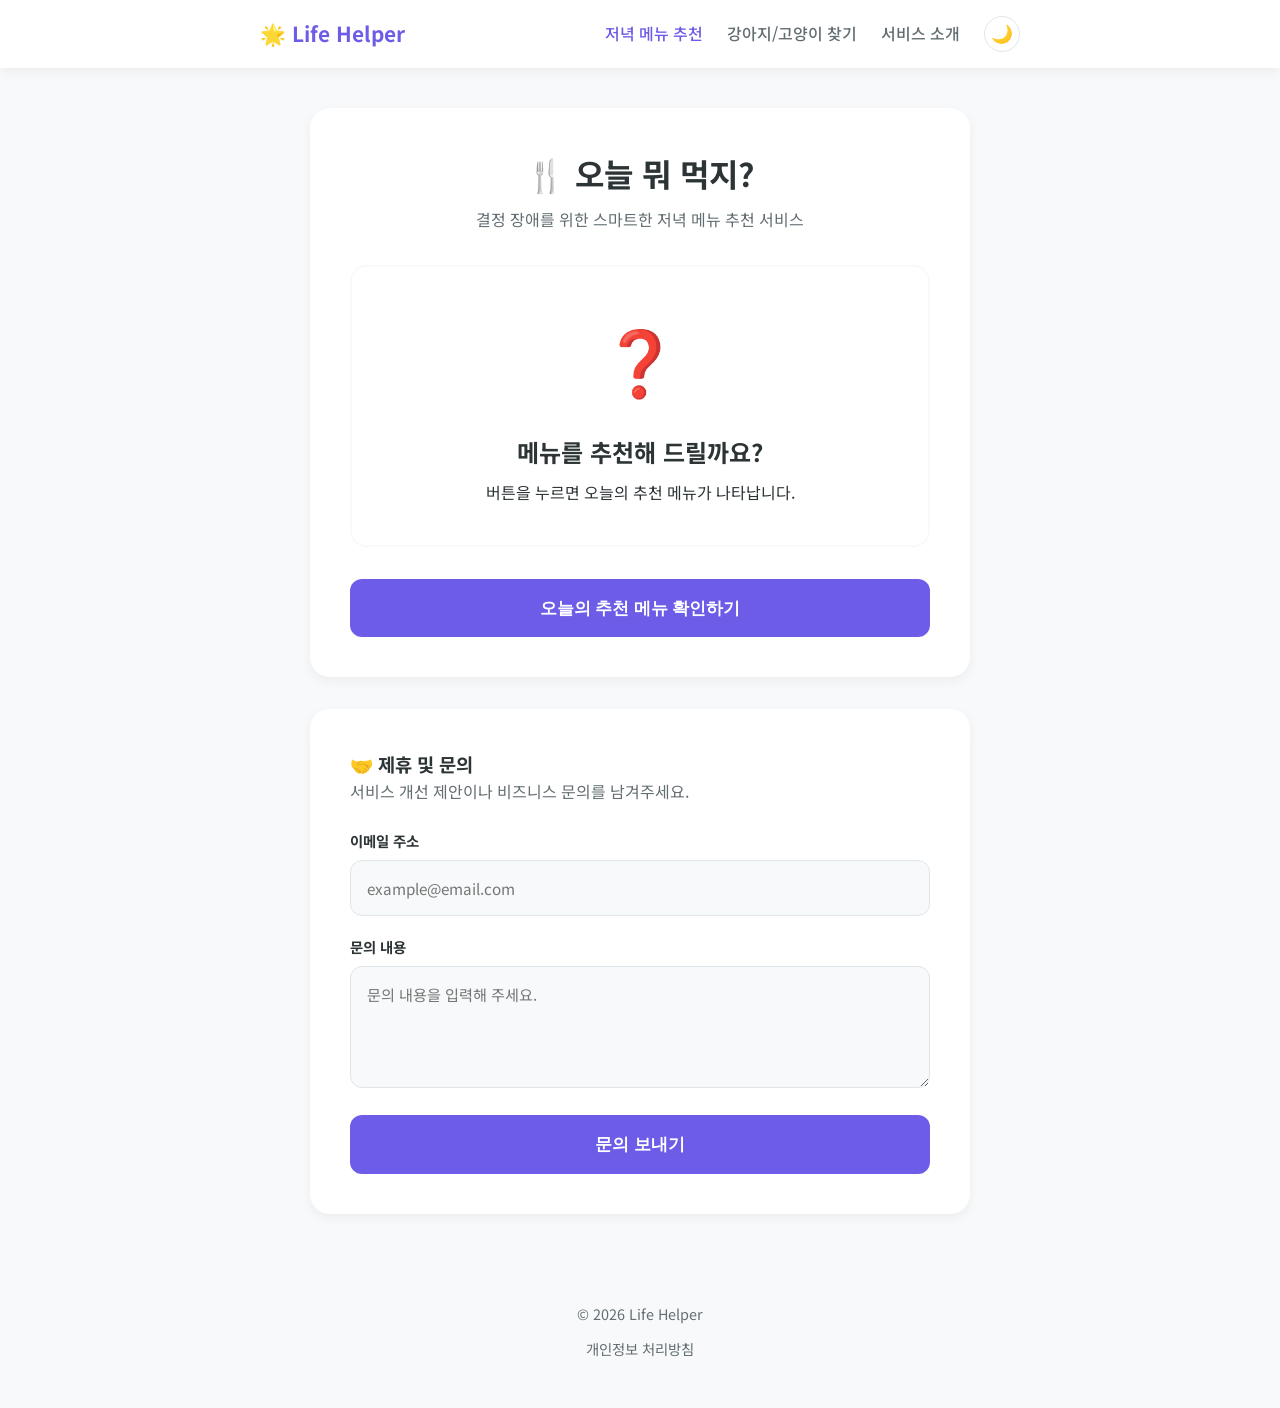
==== commit dc39e7c0: "Add Google Analytics tag to all HTML files" ====
--- a/index.html
+++ b/index.html
@@ -1,6 +1,15 @@
 <!DOCTYPE html>
 <html lang="ko">
 <head>
+    <!-- Google tag (gtag.js) -->
+    <script async src="https://www.googletagmanager.com/gtag/js?id=G-ZVRX9R7SSV"></script>
+    <script>
+      window.dataLayer = window.dataLayer || [];
+      function gtag(){dataLayer.push(arguments);}
+      gtag('js', new Date());
+
+      gtag('config', 'G-ZVRX9R7SSV');
+    </script>
     <meta charset="UTF-8">
     <meta name="viewport" content="width=device-width, initial-scale=1.0">
     <title>Life Helper - 스마트 일상 도구</title>
--- a/style.css
+++ b/style.css
@@ -87,6 +87,32 @@
 h1 { font-size: 2rem; margin-bottom: 0.5rem; text-align: center; }
 .subtitle { color: var(--text-muted); text-align: center; margin-bottom: 2rem; font-size: 1rem; }
 
+/* 메뉴 추천 카드 정렬 수정 */
+.result-card {
+    border: 2px solid var(--bg-color);
+    padding: 2.5rem 1.5rem;
+    border-radius: 16px;
+    text-align: center; /* 텍스트 중앙 정렬 */
+    margin-bottom: 1.5rem;
+    display: flex;
+    flex-direction: column;
+    align-items: center; /* 내부 요소 중앙 정렬 */
+    justify-content: center;
+}
+
+.result-card h2 {
+    margin-top: 0.5rem;
+    margin-bottom: 0.5rem;
+    text-align: center;
+    width: 100%;
+}
+
+.result-card p {
+    margin-bottom: 0;
+    text-align: center;
+    width: 100%;
+}
+
 /* 문의 폼 개편 */
 .contact-form {
     display: flex;
